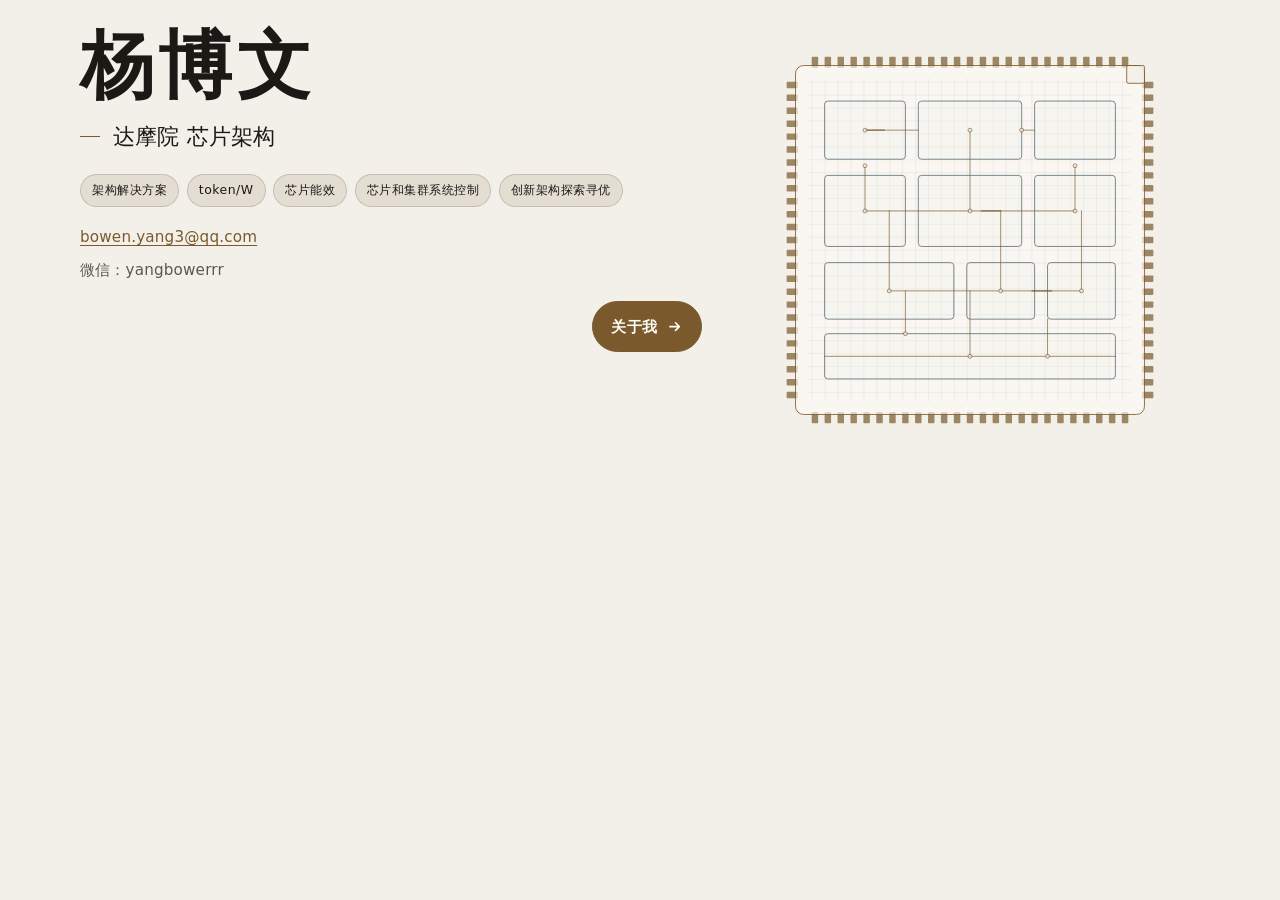
==== index.html @ 28e8e935 "Tighten page spacing onto one compact scale Introduce a shared spacing ladder and override accumulat" ====
<!DOCTYPE html>
<html lang="zh-Hans">
<head>
  <meta charset="utf-8">
  <meta name="viewport" content="width=device-width, initial-scale=1">
  <meta name="format-detection" content="telephone=no">
  <meta name="color-scheme" content="dark light">
  <meta name="description" content="杨博文（Bowen Yang），从事 SoC 芯片架构，聚焦 GPU、CPU 与 AI 相关芯片的架构、能效与端到端交付。">
  <title>杨博文 · SoC 芯片架构</title>
  <link rel="icon" href="data:image/svg+xml,%3Csvg xmlns='http://www.w3.org/2000/svg' viewBox='0 0 32 32'%3E%3Crect x='3' y='3' width='26' height='26' rx='3' fill='none' stroke='%23c9a66b' stroke-width='1.5'/%3E%3Ctext x='16' y='22' text-anchor='middle' font-size='16' font-family='system-ui,sans-serif' fill='%23c9a66b'%3E%E6%9D%A8%3C/text%3E%3C/svg%3E">
  <style>

:root {
  --bg: #0c0d0f;
  --bg-elev: #14161a;
  --bg-soft: #1b1e24;
  --ink: #f2eee6;
  --ink-muted: #9a958c;
  --ink-faint: #6d6a64;
  --line: rgba(242, 238, 230, 0.10);
  --line-strong: rgba(242, 238, 230, 0.18);
  --accent: #c9a66b;
  --accent-ink: #0c0d0f;
  --accent-dim: rgba(201, 166, 107, 0.14);
  --accent-glow: rgba(201, 166, 107, 0.28);
  --steel: #8aa0ab;
  --shadow: 0 24px 60px rgba(0, 0, 0, 0.35);
  --header-h: 4.25rem;
  --radius: 14px;
  --space-tight: 0.28rem;
  --space-group: 0.55rem;
  --space-title: 0.8rem;
  --space-block: 1.1rem;
  --space-section: 1.5rem;
  --space-section-pad: 1.25rem;
  --font: "PingFang SC", "Hiragino Sans GB", "Source Han Sans SC", "Noto Sans SC",
          "Microsoft YaHei UI", "Microsoft YaHei", system-ui, -apple-system, sans-serif;
  --mono: "SF Mono", "JetBrains Mono", "Cascadia Code", "Sarasa Mono SC", ui-monospace, monospace;
  color-scheme: dark;
}

@media (prefers-color-scheme: light) {
  html:not([data-theme]) {
    --bg: #f3f0ea;
    --bg-elev: #fffcf7;
    --bg-soft: #eae5db;
    --ink: #1b1916;
    --ink-muted: #5c5850;
    --ink-faint: #8a857c;
    --line: rgba(27, 25, 22, 0.10);
    --line-strong: rgba(27, 25, 22, 0.16);
    --accent: #7a5a2c;
    --accent-ink: #fffcf7;
    --accent-dim: rgba(122, 90, 44, 0.12);
    --accent-glow: rgba(122, 90, 44, 0.22);
    --steel: #4f6670;
    --shadow: 0 20px 50px rgba(27, 25, 22, 0.08);
    color-scheme: light;
  }
}

html[data-theme="light"] {
  --bg: #f3f0ea;
  --bg-elev: #fffcf7;
  --bg-soft: #eae5db;
  --ink: #1b1916;
  --ink-muted: #5c5850;
  --ink-faint: #8a857c;
  --line: rgba(27, 25, 22, 0.10);
  --line-strong: rgba(27, 25, 22, 0.16);
  --accent: #7a5a2c;
  --accent-ink: #fffcf7;
  --accent-dim: rgba(122, 90, 44, 0.12);
  --accent-glow: rgba(122, 90, 44, 0.22);
  --steel: #4f6670;
  --shadow: 0 20px 50px rgba(27, 25, 22, 0.08);
  color-scheme: light;
}

html[data-theme="dark"] {
  --bg: #0c0d0f;
  --bg-elev: #14161a;
  --bg-soft: #1b1e24;
  --ink: #f2eee6;
  --ink-muted: #9a958c;
  --ink-faint: #6d6a64;
  --line: rgba(242, 238, 230, 0.10);
  --line-strong: rgba(242, 238, 230, 0.18);
  --accent: #c9a66b;
  --accent-ink: #0c0d0f;
  --accent-dim: rgba(201, 166, 107, 0.14);
  --accent-glow: rgba(201, 166, 107, 0.28);
  --steel: #8aa0ab;
  --shadow: 0 24px 60px rgba(0, 0, 0, 0.35);
  color-scheme: dark;
}

*, *::before, *::after { box-sizing: border-box; }

html {
  scroll-behavior: smooth;
  -webkit-text-size-adjust: 100%;
  text-size-adjust: 100%;
}

html, body { height: 100%; }

body {
  margin: 0;
  min-height: 100svh;
  display: flex;
  flex-direction: column;
  background: var(--bg);
  color: var(--ink);
  font-family: var(--font);
  font-size: 1.0625rem;
  line-height: 1.75;
  letter-spacing: 0.01em;
  text-rendering: optimizeLegibility;
  -webkit-font-smoothing: antialiased;
  -moz-osx-font-smoothing: grayscale;
}

[hidden] { display: none !important; }

img, svg { max-width: 100%; }

a {
  color: var(--accent);
  text-decoration-thickness: 1px;
  text-underline-offset: 0.22em;
}

a:hover { text-decoration-thickness: 2px; }

:focus { outline: none; }

:focus-visible {
  outline: 2px solid var(--accent);
  outline-offset: 3px;
}

::selection {
  background: var(--accent);
  color: var(--accent-ink);
}

.skip {
  position: absolute;
  left: 1rem;
  top: -4rem;
  z-index: 100;
  padding: 0.5rem 0.8rem;
  background: var(--accent);
  color: var(--accent-ink);
  text-decoration: none;
  border-radius: 6px;
}
.skip:focus { top: 0.75rem; }

.wrap {
  width: min(1120px, calc(100% - 2.5rem));
  margin-inline: auto;
}

header.site {
  position: sticky;
  top: 0;
  z-index: 50;
  height: var(--header-h);
  display: flex;
  align-items: center;
  background: color-mix(in srgb, var(--bg) 82%, transparent);
  backdrop-filter: blur(16px) saturate(1.2);
  -webkit-backdrop-filter: blur(16px) saturate(1.2);
  border-bottom: 1px solid var(--line);
}

header.site .wrap {
  display: flex;
  align-items: center;
  justify-content: space-between;
  gap: 1rem;
  width: min(1120px, calc(100% - 2.5rem));
}

.brand {
  display: flex;
  align-items: center;
  gap: 0.75rem;
  color: inherit;
  text-decoration: none;
  min-width: 0;
}

.brand:hover { text-decoration: none; }

.mark {
  flex: none;
  width: 2rem;
  height: 2rem;
  display: grid;
  place-items: center;
  border: 1px solid var(--accent);
  border-radius: 5px;
  color: var(--accent);
  font-size: 0.95rem;
  font-weight: 600;
  letter-spacing: 0;
  line-height: 1;
}

.brand-text {
  display: flex;
  flex-direction: column;
  line-height: 1.15;
  min-width: 0;
}

.brand-name {
  font-weight: 600;
  font-size: 0.95rem;
}

.brand-role {
  font-size: 0.7rem;
  color: var(--ink-muted);
  letter-spacing: 0.08em;
}

nav.site-nav {
  display: flex;
  align-items: center;
  gap: 0.25rem;
}

nav.site-nav a {
  color: var(--ink-muted);
  text-decoration: none;
  padding: 0.4rem 0.7rem;
  font-size: 0.875rem;
  border-radius: 999px;
  position: relative;
}

nav.site-nav a:hover {
  color: var(--ink);
  text-decoration: none;
  background: var(--accent-dim);
}

nav.site-nav a[aria-current="page"] {
  color: var(--ink);
}

nav.site-nav a[aria-current="page"]::after {
  content: "";
  position: absolute;
  left: 0.7rem;
  right: 0.7rem;
  bottom: 0.2rem;
  height: 1px;
  background: var(--accent);
}

.theme-toggle {
  appearance: none;
  margin-left: 0.35rem;
  width: 2.35rem;
  height: 2.35rem;
  border: 1px solid var(--line-strong);
  background: var(--bg-elev);
  color: var(--ink);
  border-radius: 999px;
  display: grid;
  place-items: center;
  cursor: pointer;
  padding: 0;
}

.theme-toggle:hover {
  border-color: var(--accent);
  color: var(--accent);
}

.theme-toggle svg {
  width: 1.05rem;
  height: 1.05rem;
  fill: none;
  stroke: currentColor;
  stroke-width: 1.7;
  stroke-linecap: round;
  stroke-linejoin: round;
}

.theme-toggle .icon-sun { display: none; }
.theme-toggle .icon-moon { display: block; }

@media (prefers-color-scheme: light) {
  html:not([data-theme]) .theme-toggle .icon-sun { display: block; }
  html:not([data-theme]) .theme-toggle .icon-moon { display: none; }
}
html[data-theme="light"] .theme-toggle .icon-sun { display: block; }
html[data-theme="light"] .theme-toggle .icon-moon { display: none; }
html[data-theme="dark"] .theme-toggle .icon-sun { display: none; }
html[data-theme="dark"] .theme-toggle .icon-moon { display: block; }

main { flex: 1; }

/* Views: without JS, both stack. With JS, switch.
   #home must remain display:grid (its .hero layout). */
body.js-ready .view { display: none; }
body.js-ready[data-view="home"] #home { display: grid; }
body.js-ready[data-view="about"] #about { display: block; }

.hero {
  display: grid;
  grid-template-columns: minmax(0, 1.15fr) minmax(240px, 0.85fr);
  gap: clamp(1.5rem, 4vw, 4rem);
  align-items: start;
  min-height: 0;
  padding-block: clamp(1.5rem, 3vh, 2.5rem);
}

.eyebrow {
  display: flex;
  align-items: center;
  gap: 0.75rem;
  color: var(--accent);
  font-size: 0.75rem;
  letter-spacing: 0.18em;
  text-transform: uppercase;
  font-weight: 500;
  margin: 0 0 0.9rem;
}

.eyebrow::after {
  content: "";
  width: 3rem;
  height: 1px;
  background: var(--accent);
  opacity: 0.7;
}

.hero h1 {
  margin: 0;
  font-size: clamp(2.6rem, 6.2vw, 4.6rem);
  font-weight: 650;
  letter-spacing: 0.06em;
  line-height: 1.05;
}

.en-name {
  margin: 0.55rem 0 0;
  font-size: 0.92rem;
  letter-spacing: 0.28em;
  text-transform: uppercase;
  color: var(--ink-muted);
  font-weight: 500;
}

.role {
  margin: 1.1rem 0 0;
  font-size: clamp(1.15rem, 2vw, 1.4rem);
  font-weight: 500;
  color: var(--ink);
  display: flex;
  align-items: center;
  gap: 0.8rem;
}

.role::before {
  content: "";
  width: 1.25rem;
  height: 1px;
  background: var(--accent);
  flex: none;
}

.lead {
  margin: 1.15rem 0 0;
  max-width: 38rem;
  color: var(--ink-muted);
  font-size: 1.02rem;
}

.tags {
  display: flex;
  flex-wrap: wrap;
  gap: 0.5rem;
  margin: 1.2rem 0 0;
  padding: 0;
  list-style: none;
}

.tags li {
  border: 1px solid var(--line-strong);
  background: var(--accent-dim);
  color: var(--ink);
  font-size: 0.78rem;
  letter-spacing: 0.04em;
  padding: 0.28rem 0.7rem;
  border-radius: 999px;
}

.meta-grid {
  display: grid;
  grid-template-columns: repeat(2, minmax(0, 1fr));
  gap: 1.1rem 2rem;
  margin: 1.6rem 0 0;
  padding-top: 1.25rem;
  border-top: 1px solid var(--line);
  max-width: 40rem;
}

.meta-grid h2 {
  margin: 0 0 0.35rem;
  font-size: 0.7rem;
  letter-spacing: 0.16em;
  text-transform: uppercase;
  color: var(--accent);
  font-weight: 600;
}

.meta-grid p {
  margin: 0;
  font-size: 0.92rem;
  color: var(--ink-muted);
  line-height: 1.65;
}

.meta-grid strong {
  color: var(--ink);
  font-weight: 600;
}

.hero-actions {
  display: flex;
  flex-wrap: wrap;
  justify-content: flex-end;
  margin-top: 1.5rem;
}
.hero-actions .btn {
  margin-right: 0;
}

.btn {
  display: inline-flex;
  align-items: center;
  gap: 0.6rem;
  padding: 0.7rem 1.15rem;
  border-radius: 999px;
  border: 1px solid var(--accent);
  background: var(--accent);
  color: var(--accent-ink);
  text-decoration: none;
  font-size: 0.92rem;
  font-weight: 600;
  letter-spacing: 0.04em;
}

.btn:hover {
  text-decoration: none;
  filter: brightness(1.06);
}

.btn-ghost {
  background: transparent;
  color: var(--ink);
  border-color: var(--line-strong);
  margin-left: 0.5rem;
}

.btn-ghost:hover {
  border-color: var(--accent);
  color: var(--accent);
  filter: none;
}

.btn .arrow {
  width: 0.95rem;
  height: 0.95rem;
  stroke: currentColor;
  fill: none;
  stroke-width: 1.7;
  stroke-linecap: round;
  stroke-linejoin: round;
}

.hero-visual {
  position: sticky;
  top: calc(var(--header-h) + 0.5rem);
  display: grid;
  place-items: center;
  pointer-events: none;
  padding-top: 0.2rem;
  align-self: start;
}

.die-frame {
  width: min(100%, 420px);
  aspect-ratio: 1;
  opacity: 1;
}

.die-svg { width: 100%; height: 100%; display: block; }

.die-svg .pads { fill: var(--accent); opacity: 0.7; }
.die-svg .die-outline {
  fill: color-mix(in srgb, var(--bg-elev) 80%, transparent);
  stroke: var(--accent);
  stroke-width: 1.2;
  opacity: 0.85;
}
.die-svg .die-notch {
  fill: var(--bg);
  stroke: var(--accent);
  stroke-width: 1.2;
  opacity: 0.85;
}
.die-svg .die-inner { opacity: 0.35; }
.die-svg .grid { stroke: var(--steel); }
.die-svg .ip {
  fill: color-mix(in srgb, var(--bg) 40%, transparent);
  stroke: var(--steel);
  stroke-width: 1.1;
  opacity: 0.85;
}
.die-svg .trace {
  stroke: var(--accent);
  stroke-width: 1.15;
  opacity: 0.72;
}
.die-svg .via {
  fill: var(--bg);
  stroke: var(--accent);
  stroke-width: 1;
  opacity: 0.8;
}
.die-svg .pulse {
  stroke: var(--accent);
  stroke-width: 1.4;
  opacity: 0;
  stroke-dasharray: 24 220;
  stroke-linecap: square;
}

@media (prefers-reduced-motion: no-preference) {
  .die-svg .pulse {
    animation: pulse-trace 6.5s linear infinite;
    opacity: 0.8;
  }
}

@keyframes pulse-trace {
  0% { stroke-dashoffset: 0; }
  100% { stroke-dashoffset: -244; }
}

/* About */
.about-page {
  padding-block: clamp(2rem, 5vh, 3.5rem) 4rem;
}

.kicker {
  margin: 0 0 0.6rem;
  color: var(--accent);
  font-size: 0.75rem;
  letter-spacing: 0.18em;
  text-transform: uppercase;
  font-weight: 500;
}

.about-page > .intro h1 {
  margin: 0;
  font-size: clamp(2rem, 4.5vw, 2.8rem);
  letter-spacing: 0.08em;
  font-weight: 650;
  line-height: 1.2;
}

.toc {
  display: flex;
  flex-wrap: wrap;
  gap: 0.4rem 0.2rem;
  margin: 1.25rem 0 0;
  padding: 0;
  list-style: none;
}

.toc a {
  color: var(--ink-muted);
  text-decoration: none;
  font-size: 0.85rem;
  padding: 0.2rem 0.65rem;
  border-radius: 999px;
}

.toc a:hover {
  color: var(--accent);
  background: var(--accent-dim);
}

.intro-body {
  margin: 1.75rem 0 0;
  max-width: 46rem;
}

.intro-body p {
  margin: 0 0 1rem;
  color: var(--ink-muted);
}

.intro-body p:last-child { margin-bottom: 0; }

section.block, #intro {
  scroll-margin-top: calc(var(--header-h) + 0.8rem);
}
article.job {
  scroll-margin-top: calc(var(--header-h) + 0.8rem);
}
section.block {
  margin-top: 3.5rem;
  padding-top: 2rem;
  border-top: 1px solid var(--line);
}

.block-lead {
  margin: -0.4rem 0 1.25rem;
  max-width: 46rem;
  color: var(--ink-muted);
  font-size: 0.95rem;
}
section.block > h2 {
  margin: 0 0 1.4rem;
  font-size: 1.15rem;
  letter-spacing: 0.12em;
  font-weight: 600;
}

.caps {
  display: grid;
  grid-template-columns: repeat(2, minmax(0, 1fr));
  gap: 1rem;
}

.cap {
  background: var(--bg-elev);
  border: 1px solid var(--line);
  border-radius: var(--radius);
  padding: 1.25rem 1.3rem 1.15rem;
}

.cap h3 {
  margin: 0 0 0.85rem;
  font-size: 0.98rem;
  font-weight: 600;
  letter-spacing: 0.04em;
  color: var(--ink);
  display: flex;
  align-items: center;
  gap: 0.55rem;
}

.cap h3::before {
  content: "";
  width: 0.45rem;
  height: 0.45rem;
  border: 1px solid var(--accent);
  transform: rotate(45deg);
  flex: none;
}

.cap ul {
  margin: 0;
  padding: 0;
  list-style: none;
}

.cap li {
  position: relative;
  padding: 0.28rem 0 0.28rem 1rem;
  color: var(--ink-muted);
  font-size: 0.92rem;
  line-height: 1.6;
}

.cap li::before {
  content: "";
  position: absolute;
  left: 0;
  top: 0.85em;
  width: 0.4rem;
  height: 1px;
  background: var(--accent);
  opacity: 0.8;
}

.jobs { display: grid; gap: 1.25rem; }

article.job {
  background: var(--bg-elev);
  border: 1px solid var(--line);
  border-radius: var(--radius);
  padding: 1.45rem 1.5rem 1.35rem;
  border-left: 2px solid var(--accent);
}

.job-head {
  display: grid;
  grid-template-columns: 1fr auto;
  gap: 0.35rem 1.25rem;
  align-items: baseline;
  margin-bottom: 1rem;
  padding-bottom: 0;
  border-bottom: none;
}

.job-head h3 {
  margin: 0;
  font-size: 1.12rem;
  letter-spacing: 0.02em;
  font-weight: 650;
}

.job-role {
  margin: 0.25rem 0 0;
  color: var(--ink-muted);
  font-size: 0.92rem;
}

.job-dates {
  margin: 0;
  font-family: var(--mono);
  font-size: 0.78rem;
  color: var(--ink-faint);
  letter-spacing: 0.02em;
  white-space: nowrap;
  text-align: right;
}

.project {
  margin: 0.2rem 0 0.85rem;
}

.project:last-child { margin-bottom: 0; }

.project > h4 {
  margin: 0 0 0.65rem;
  font-size: 0.95rem;
  font-weight: 600;
  color: var(--accent);
  letter-spacing: 0.04em;
}

.duty {
  margin: 0 0 0.85rem;
}

.duty:last-child { margin-bottom: 0; }

.duty-title {
  margin: 0;
  font-size: 0.95rem;
  font-weight: 600;
  color: var(--ink);
}

.duty ul, .project > ul {
  margin: 0.4rem 0 0;
  padding: 0 0 0 1.1rem;
}

.duty li, .project > ul li {
  margin: 0.25rem 0;
  color: var(--ink-muted);
  font-size: 0.95rem;
  padding-left: 0.15rem;
}

.duty li::marker, .project > ul li::marker {
  color: var(--accent);
}

.schools {
  display: grid;
  grid-template-columns: repeat(2, minmax(0, 1fr));
  gap: 1rem;
}

.school {
  background: var(--bg-elev);
  border: 1px solid var(--line);
  border-radius: var(--radius);
  padding: 1.25rem 1.3rem;
}

.school h3 {
  margin: 0;
  font-size: 1.05rem;
  font-weight: 650;
}

.school .degree {
  margin: 0.3rem 0 0;
  color: var(--ink);
  font-size: 0.95rem;
}

.school .dates {
  margin: 0.55rem 0 0;
  font-family: var(--mono);
  font-size: 0.78rem;
  color: var(--ink-faint);
}

abbr[title] {
  text-decoration: none;
  cursor: help;
  font-style: normal;
  border-bottom: 1px dotted transparent;
}
abbr[title]:hover,
abbr[title]:focus {
  border-bottom-color: color-mix(in srgb, var(--accent) 70%, transparent);
}

footer.site {
  border-top: 1px solid var(--line);
  padding: 1.35rem 0 1.6rem;
  color: var(--ink-faint);
  font-size: 0.78rem;
  line-height: 1.65;
}

footer.site .wrap {
  display: flex;
  justify-content: space-between;
  gap: 1rem 2rem;
  flex-wrap: wrap;
}

footer.site p { margin: 0; }

/* No entrance fade: first paint stays visible. */

@media (prefers-reduced-motion: reduce) {
  html { scroll-behavior: auto; }
  *, *::before, *::after {
    animation: none !important;
    transition: none !important;
  }
}

/* Responsive */
@media (max-width: 880px) {
  .hero {
    grid-template-columns: 1fr;
    min-height: auto;
    padding-block: 2rem 2.5rem;
  }
  /* 窄屏优先阅读姓名与简介，芯片装饰仅保留在桌面名片。 */
  .hero-visual { display: none; }
  .caps, .schools, .meta-grid {
    grid-template-columns: 1fr;
  }
  .job-head {
    grid-template-columns: 1fr;
  }
  .job-dates { text-align: left; }
}

@media (max-width: 640px) {
  :root { --header-h: 3.75rem; }
  .wrap, header.site .wrap { width: min(1120px, calc(100% - 1.5rem)); }
  .brand-text { display: none; }
  nav.site-nav a { padding-inline: 0.5rem; }
  .hero h1 { letter-spacing: 0.04em; }
  .btn, .btn-ghost { margin: 0.25rem 0.4rem 0 0; }
  .hero-actions { display: flex; flex-wrap: wrap; }
  article.job, .cap, .school { padding: 1.1rem 1rem; }
}

@media print {
  header.site, .theme-toggle, .hero-visual, .hero-actions, .skip, .toc { display: none !important; }
  body, body.js-ready .view, body.js-ready[data-view="home"] #home,
  body.js-ready[data-view="about"] #about {
    display: block !important;
    animation: none !important;
    background: #fff !important;
    color: #111 !important;
  }
  .hero { min-height: 0; display: block; }
  article.job, .cap, .school { break-inside: avoid; box-shadow: none; }
  a { color: inherit; text-decoration: none; }
}

  :root { --header-h: 0rem; }
  .contact-details { display: flex; flex-direction: column; align-items: flex-start; gap: .55rem; margin-top: 1.4rem; color: var(--ink-muted); font-size: .95rem; }
  .contact-details a { overflow-wrap: anywhere; }

/* About typography and grouping (resume layout). */
.back-to-card {
  display: inline-flex;
  align-items: center;
  gap: 0.35rem;
  margin: 0 0 1.05rem;
  color: var(--ink-muted);
  text-decoration: none;
  font-size: 0.875rem;
  letter-spacing: 0.04em;
}
.back-to-card:hover { color: var(--accent); }
.about-page > .about-top h1 {
  margin: 0;
  font-size: clamp(2rem, 4.5vw, 2.8rem);
  letter-spacing: 0.08em;
  font-weight: 650;
  line-height: 1.2;
}
.edu-dates,
.job-meta,
.job-dates,
.school .dates {
  text-decoration: none;
  border: 0;
  border-bottom: none;
  box-shadow: none;
  background: none;
  line-height: 1.55;
}
.edu-list {
  list-style: none;
  margin: 0;
  padding: 0;
  display: grid;
  gap: 0;
  background: var(--bg-elev);
  border: 1px solid var(--line);
  border-radius: var(--radius);
  overflow: hidden;
}
.edu-item {
  display: grid;
  grid-template-columns: 12.2rem minmax(0, 1fr);
  gap: 0.45rem 1.5rem;
  align-items: start;
  background: transparent;
  border: 0;
  border-radius: 0;
  padding: 1.2rem 1.3rem;
}
.edu-dates {
  font-family: var(--mono);
  font-size: 0.8rem;
  color: var(--ink-faint);
  letter-spacing: 0.02em;
  min-width: 0;
  overflow-wrap: anywhere;
}
.edu-body {
  display: flex;
  flex-wrap: wrap;
  gap: 0.35rem 1.15rem;
  align-items: baseline;
  min-width: 0;
}
.edu-school {
  font-weight: 650;
  font-size: 1.02rem;
}
.edu-meta {
  color: var(--ink-muted);
  font-size: 0.95rem;
}
.resume-list {
  margin: 0;
  padding: 0 0 0 1.15rem;
  max-width: 48rem;
}
.resume-list li {
  margin: 0.45rem 0;
  color: var(--ink-muted);
  line-height: 1.75;
}
.resume-list li::marker { color: var(--accent); }
.resume-list.tight { max-width: none; }
.resume-list.tight li { margin: 0.28rem 0; }
.resume-sub {
  margin: 0.35rem 0 0;
  padding: 0 0 0 1.15rem;
}
.resume-sub li {
  margin: 0.22rem 0;
  color: var(--ink-muted);
  font-size: 0.95rem;
}
.resume-sub li::marker { color: var(--accent); }
.job-head {
  display: grid;
  grid-template-columns: minmax(0, 1fr) auto;
  column-gap: 1.5rem;
  row-gap: 0.45rem;
  align-items: start;
  margin-bottom: 1.15rem;
  padding-bottom: 0;
  border-bottom: none;
}
.job-head h3,
.job-meta {
  min-width: 0;
}
.job-meta {
  margin: 0;
  color: var(--ink-faint);
  font-size: 0.9rem;
  text-align: right;
  overflow-wrap: anywhere;
}
@media (max-width: 880px) {
  .edu-item {
    grid-template-columns: 1fr;
    gap: 0.4rem;
  }
  .job-head {
    grid-template-columns: 1fr;
  }
  .job-meta,
  .job-dates {
    text-align: left;
  }
}

/* Tighten space between About TOC and the first content section only. */
.about-page > .about-top + .block {
  margin-top: 1.35rem;
  padding-top: 1.35rem;
}
@media (max-width: 880px) {
  .about-page > .about-top + .block {
    margin-top: 1.15rem;
    padding-top: 1.15rem;
  }
}


/* Unified spacing scale (tight < title < block < section).
   Overrides earlier accumulated margins so desktop and mobile share one rhythm. */
.hero {
  min-height: 0;
  padding-block: clamp(1.5rem, 3vh, 2.5rem);
  gap: clamp(1.25rem, 3vw, 3rem);
}
.role { margin-top: var(--space-title); }
.tags {
  margin-top: var(--space-block);
  gap: 0.45rem;
}
.contact-details {
  margin-top: var(--space-block);
  gap: 0.4rem;
}
.hero-actions { margin-top: var(--space-block); }

.about-page {
  padding-block: clamp(1.5rem, 3.5vh, 2.25rem) 2.5rem;
}
.back-to-card { margin-bottom: var(--space-title); }
.about-page > .about-top h1 { margin: 0; }
.toc { margin-top: var(--space-title); }

section.block {
  margin-top: var(--space-section);
  padding-top: var(--space-section-pad);
}
section.block > h2 { margin: 0 0 var(--space-title); }
.about-page > .about-top + .block {
  margin-top: var(--space-block);
  padding-top: var(--space-block);
}

.edu-list {
  gap: var(--space-group);
  padding: 0.85rem 1.15rem;
}
.edu-item {
  padding: 0;
  gap: 0.35rem 1.25rem;
}
.edu-body { gap: 0.3rem 1rem; }

.resume-list li {
  margin: 0.32rem 0;
  line-height: 1.7;
}
.resume-list.tight li {
  margin: 0.26rem 0;
  line-height: 1.65;
}
.resume-sub { margin-top: 0.3rem; }
.resume-sub li {
  margin: 0.22rem 0;
  line-height: 1.65;
}

.jobs { gap: var(--space-block); }
article.job { padding: 1.15rem 1.2rem; }
.job-head {
  margin-bottom: var(--space-title);
  row-gap: 0.3rem;
  padding-bottom: 0;
  border-bottom: none;
}
.project { margin: 0 0 var(--space-block); }
.project:last-child { margin-bottom: 0; }
.project > h4 { margin: 0 0 var(--space-group); }
.duty { margin: 0 0 var(--space-group); }
.duty:last-child { margin-bottom: 0; }
.duty ul, .project > ul { margin: 0.3rem 0 0; }
.duty li, .project > ul li {
  margin: 0.22rem 0;
  line-height: 1.65;
}

@media (max-width: 880px) {
  .hero { padding-block: 1.5rem 2rem; }
  .about-page { padding-block: 1.35rem 2rem; }
  section.block {
    margin-top: 1.35rem;
    padding-top: 1.1rem;
  }
  .about-page > .about-top + .block {
    margin-top: 0.95rem;
    padding-top: 0.95rem;
  }
  article.job { padding: 1rem 0.95rem; }
  .edu-list { padding: 0.75rem 1rem; }
}

/* Don't style author mailto links; only Safari auto-detected numbers/dates. */
a[x-apple-data-detectors]:not([href^="mailto:"]) {
  color: inherit;
  text-decoration: inherit;
}

  </style>
  <script>

(function () {
  try {
    var t = localStorage.getItem("bowen-site-theme");
    if (t === "light" || t === "dark") {
      document.documentElement.setAttribute("data-theme", t);
    }
  } catch (e) {}
})();

  </script>
</head>
<body data-view="home">
  <a class="skip" href="#main">跳到主要内容</a>


  <main id="main">
    <section id="home" class="view wrap hero" aria-label="名片">
      <div class="hero-copy">
        <h1>杨博文</h1>
        <p class="role">达摩院 芯片架构</p>
        <ul class="tags">
          <li>架构解决方案</li>
          <li>token/W</li>
          <li>芯片能效</li>
          <li>芯片和集群系统控制</li>
          <li>创新架构探索寻优</li>
        </ul>
        <div class="contact-details" aria-label="联系方式">
          <a href="mailto:bowen.yang3@qq.com">bowen.yang3@qq.com</a>
          <span>微信：yangbowerrr</span>
        </div>
        <div class="hero-actions">
          <a class="btn" href="#about">关于我
            <svg class="arrow" viewBox="0 0 16 16" aria-hidden="true"><path d="M3 8h10M9 4l4 4-4 4"/></svg>
          </a>
        </div>
      </div>
      <div class="hero-visual" aria-hidden="true">
        <div class="die-frame">
<svg class="die-svg" viewBox="0 0 520 520" xmlns="http://www.w3.org/2000/svg" aria-hidden="true" focusable="false">
  <defs>
    <pattern id="die-grid" width="16" height="16" patternUnits="userSpaceOnUse">
      <path class="grid" d="M 16 0 L 0 0 0 16" fill="none" stroke-width="0.6"/>
    </pattern>
  </defs>
  <g class="pads">
    <rect x="64.0" y="33" width="8" height="14" rx="1"/><rect x="64.0" y="473" width="8" height="14" rx="1"/><rect x="80.0" y="33" width="8" height="14" rx="1"/><rect x="80.0" y="473" width="8" height="14" rx="1"/><rect x="96.0" y="33" width="8" height="14" rx="1"/><rect x="96.0" y="473" width="8" height="14" rx="1"/><rect x="112.0" y="33" width="8" height="14" rx="1"/><rect x="112.0" y="473" width="8" height="14" rx="1"/><rect x="128.0" y="33" width="8" height="14" rx="1"/><rect x="128.0" y="473" width="8" height="14" rx="1"/><rect x="144.0" y="33" width="8" height="14" rx="1"/><rect x="144.0" y="473" width="8" height="14" rx="1"/><rect x="160.0" y="33" width="8" height="14" rx="1"/><rect x="160.0" y="473" width="8" height="14" rx="1"/><rect x="176.0" y="33" width="8" height="14" rx="1"/><rect x="176.0" y="473" width="8" height="14" rx="1"/><rect x="192.0" y="33" width="8" height="14" rx="1"/><rect x="192.0" y="473" width="8" height="14" rx="1"/><rect x="208.0" y="33" width="8" height="14" rx="1"/><rect x="208.0" y="473" width="8" height="14" rx="1"/><rect x="224.0" y="33" width="8" height="14" rx="1"/><rect x="224.0" y="473" width="8" height="14" rx="1"/><rect x="240.0" y="33" width="8" height="14" rx="1"/><rect x="240.0" y="473" width="8" height="14" rx="1"/><rect x="256.0" y="33" width="8" height="14" rx="1"/><rect x="256.0" y="473" width="8" height="14" rx="1"/><rect x="272.0" y="33" width="8" height="14" rx="1"/><rect x="272.0" y="473" width="8" height="14" rx="1"/><rect x="288.0" y="33" width="8" height="14" rx="1"/><rect x="288.0" y="473" width="8" height="14" rx="1"/><rect x="304.0" y="33" width="8" height="14" rx="1"/><rect x="304.0" y="473" width="8" height="14" rx="1"/><rect x="320.0" y="33" width="8" height="14" rx="1"/><rect x="320.0" y="473" width="8" height="14" rx="1"/><rect x="336.0" y="33" width="8" height="14" rx="1"/><rect x="336.0" y="473" width="8" height="14" rx="1"/><rect x="352.0" y="33" width="8" height="14" rx="1"/><rect x="352.0" y="473" width="8" height="14" rx="1"/><rect x="368.0" y="33" width="8" height="14" rx="1"/><rect x="368.0" y="473" width="8" height="14" rx="1"/><rect x="384.0" y="33" width="8" height="14" rx="1"/><rect x="384.0" y="473" width="8" height="14" rx="1"/><rect x="400.0" y="33" width="8" height="14" rx="1"/><rect x="400.0" y="473" width="8" height="14" rx="1"/><rect x="416.0" y="33" width="8" height="14" rx="1"/><rect x="416.0" y="473" width="8" height="14" rx="1"/><rect x="432.0" y="33" width="8" height="14" rx="1"/><rect x="432.0" y="473" width="8" height="14" rx="1"/><rect x="448.0" y="33" width="8" height="14" rx="1"/><rect x="448.0" y="473" width="8" height="14" rx="1"/><rect x="33" y="64.0" width="14" height="8" rx="1"/><rect x="473" y="64.0" width="14" height="8" rx="1"/><rect x="33" y="80.0" width="14" height="8" rx="1"/><rect x="473" y="80.0" width="14" height="8" rx="1"/><rect x="33" y="96.0" width="14" height="8" rx="1"/><rect x="473" y="96.0" width="14" height="8" rx="1"/><rect x="33" y="112.0" width="14" height="8" rx="1"/><rect x="473" y="112.0" width="14" height="8" rx="1"/><rect x="33" y="128.0" width="14" height="8" rx="1"/><rect x="473" y="128.0" width="14" height="8" rx="1"/><rect x="33" y="144.0" width="14" height="8" rx="1"/><rect x="473" y="144.0" width="14" height="8" rx="1"/><rect x="33" y="160.0" width="14" height="8" rx="1"/><rect x="473" y="160.0" width="14" height="8" rx="1"/><rect x="33" y="176.0" width="14" height="8" rx="1"/><rect x="473" y="176.0" width="14" height="8" rx="1"/><rect x="33" y="192.0" width="14" height="8" rx="1"/><rect x="473" y="192.0" width="14" height="8" rx="1"/><rect x="33" y="208.0" width="14" height="8" rx="1"/><rect x="473" y="208.0" width="14" height="8" rx="1"/><rect x="33" y="224.0" width="14" height="8" rx="1"/><rect x="473" y="224.0" width="14" height="8" rx="1"/><rect x="33" y="240.0" width="14" height="8" rx="1"/><rect x="473" y="240.0" width="14" height="8" rx="1"/><rect x="33" y="256.0" width="14" height="8" rx="1"/><rect x="473" y="256.0" width="14" height="8" rx="1"/><rect x="33" y="272.0" width="14" height="8" rx="1"/><rect x="473" y="272.0" width="14" height="8" rx="1"/><rect x="33" y="288.0" width="14" height="8" rx="1"/><rect x="473" y="288.0" width="14" height="8" rx="1"/><rect x="33" y="304.0" width="14" height="8" rx="1"/><rect x="473" y="304.0" width="14" height="8" rx="1"/><rect x="33" y="320.0" width="14" height="8" rx="1"/><rect x="473" y="320.0" width="14" height="8" rx="1"/><rect x="33" y="336.0" width="14" height="8" rx="1"/><rect x="473" y="336.0" width="14" height="8" rx="1"/><rect x="33" y="352.0" width="14" height="8" rx="1"/><rect x="473" y="352.0" width="14" height="8" rx="1"/><rect x="33" y="368.0" width="14" height="8" rx="1"/><rect x="473" y="368.0" width="14" height="8" rx="1"/><rect x="33" y="384.0" width="14" height="8" rx="1"/><rect x="473" y="384.0" width="14" height="8" rx="1"/><rect x="33" y="400.0" width="14" height="8" rx="1"/><rect x="473" y="400.0" width="14" height="8" rx="1"/><rect x="33" y="416.0" width="14" height="8" rx="1"/><rect x="473" y="416.0" width="14" height="8" rx="1"/><rect x="33" y="432.0" width="14" height="8" rx="1"/><rect x="473" y="432.0" width="14" height="8" rx="1"/><rect x="33" y="448.0" width="14" height="8" rx="1"/><rect x="473" y="448.0" width="14" height="8" rx="1"/>
  </g>
  <rect class="die-outline" x="44" y="44" width="432" height="432" rx="10"/>
  <rect class="die-notch" x="454" y="44" width="22" height="22" rx="2"/>
  <rect class="die-inner" x="60" y="60" width="400" height="400" fill="url(#die-grid)" rx="4"/>
  <rect class="ip" x="80" y="88" width="100" height="72" rx="4"/>
    <rect class="ip" x="196" y="88" width="128" height="72" rx="4"/>
    <rect class="ip" x="340" y="88" width="100" height="72" rx="4"/>
    <rect class="ip" x="80" y="180" width="100" height="88" rx="4"/>
    <rect class="ip" x="196" y="180" width="128" height="88" rx="4"/>
    <rect class="ip" x="340" y="180" width="100" height="88" rx="4"/>
    <rect class="ip" x="80" y="288" width="160" height="70" rx="4"/>
    <rect class="ip" x="256" y="288" width="84" height="70" rx="4"/>
    <rect class="ip" x="356" y="288" width="84" height="70" rx="4"/>
    <rect class="ip" x="80" y="376" width="360" height="56" rx="4"/>
  <path class="trace" d="M 130 224 H 390 M 130 168 V 224 M 260 124 V 224 M 390 168 V 224 M 160 224 V 323 M 298 224 V 323 M 398 224 V 323 M 160 323 H 398 M 260 323 V 404 M 80 404 H 440 M 130 124 H 196 M 324 124 H 340 M 180 323 V 376 M 356 358 V 404" fill="none" stroke-linecap="square" stroke-linejoin="miter"/>
  <path class="pulse" d="M 130 124 H 196 H 260 V 224 H 390 V 323 H 298 V 404" fill="none"/>
  <circle class="via" cx="130" cy="168" r="2.4"/>
    <circle class="via" cx="260" cy="124" r="2.4"/>
    <circle class="via" cx="390" cy="168" r="2.4"/>
    <circle class="via" cx="130" cy="224" r="2.4"/>
    <circle class="via" cx="260" cy="224" r="2.4"/>
    <circle class="via" cx="390" cy="224" r="2.4"/>
    <circle class="via" cx="160" cy="323" r="2.4"/>
    <circle class="via" cx="298" cy="323" r="2.4"/>
    <circle class="via" cx="398" cy="323" r="2.4"/>
    <circle class="via" cx="260" cy="404" r="2.4"/>
    <circle class="via" cx="180" cy="376" r="2.4"/>
    <circle class="via" cx="356" cy="404" r="2.4"/>
    <circle class="via" cx="130" cy="124" r="2.4"/>
    <circle class="via" cx="324" cy="124" r="2.4"/>
</svg>
        </div>
      </div>
    </section>

    <section id="about" class="view about-page wrap" aria-label="关于我">
      <div class="about-top">
        <a class="back-to-card" href="#home">返回名片</a>
        <h1>杨博文</h1>
        <ul class="toc">
          <li><a href="#education">教育背景</a></li>
          <li><a href="#intro">简介</a></li>
          <li><a href="#experience">工作经验</a></li>
        </ul>
      </div>

      <section class="block" id="education" aria-labelledby="edu-title">
        <h2 id="edu-title">教育背景</h2>
        <ul class="edu-list">
          <li class="edu-item">
            <span class="edu-dates">· 2015/8 – 2016/12</span>
            <span class="edu-body"><span class="edu-school">香港科技大学</span><span class="edu-meta">研究生</span><span class="edu-meta">集成电路设计</span></span>
          </li>
          <li class="edu-item">
            <span class="edu-dates">· 2010/9 – 2014/7</span>
            <span class="edu-body"><span class="edu-school">西北工业大学</span><span class="edu-meta">本科</span><span class="edu-meta">信息安全</span></span>
          </li>
        </ul>
      </section>

      <section class="block" id="intro" aria-labelledby="intro-title">
        <h2 id="intro-title">简介</h2>
        <ul class="resume-list">
          <li>聚焦 GPU、CPU、AI相关 SOC 芯片架构，覆盖 die-to-die、chip-to-chip、scale-up / scale-out、系统控制，3D AI架构以及推理模型能效优化与集群部署</li>
          <li>管理芯片开发全流程，端到端交付，涵盖产品规划、芯片架构、设计、验证、物理实现、封装、PCB</li>
          <li>聚焦能效相关领域的技术规划、先进技术、EDA 演进与 sign-off 流程</li>
          <li>推动 AI Native 转型，提升架构探索、PPA 分析和跨领域 DTCO 优化效率</li>
        </ul>
      </section>

      <section class="block" id="experience" aria-labelledby="exp-title">
        <h2 id="exp-title">工作经验</h2>
        <div class="jobs">

          <article class="job" id="job-damo">
            <header class="job-head">
              <h3>阿里巴巴达摩院 · 计算技术</h3>
              <p class="job-meta">· 2024/12 – 至今 · 芯片架构</p>
            </header>
            <div class="project">
              <h4>3D/2.5D AI 推理芯片项目</h4>
              <div class="duty">
                <p class="duty-title">芯片和集群电源、功耗、热领域架构负责人</p>
                <ul class="resume-sub">
                  <li>负责芯片功耗管理，热控制，PI防御，AVS，DVFS，电源等系统架构方案</li>
                  <li>负责集群电源，能耗管控方案</li>
                  <li>负责相关领域的EDA工具，流程，优化方法学</li>
                  <li>负责集群token/W等能效定义，优化</li>
                </ul>
              </div>
              <div class="duty">
                <p class="duty-title">SOC 芯片架构联合负责人</p>
                <ul class="resume-sub">
                  <li>拆解芯片开发需求，IP规格，PPA规格等</li>
                  <li>分析scale-up规模竞争力，芯片竞争力，规划产品，架构迭代</li>
                </ul>
              </div>
              <div class="duty">
                <p class="duty-title">芯片架构 PM</p>
                <ul class="resume-sub">
                  <li>里程碑定义，交付件定义，IPD流程适配，架构交付质量管控等</li>
                </ul>
              </div>
              <div class="duty">
                <p class="duty-title">芯片架构决策委员会负责人</p>
              </div>
              <div class="duty">
                <p class="duty-title">项目决策委员会成员</p>
              </div>
            </div>
          </article>

          <article class="job" id="job-xuanjie">
            <header class="job-head">
              <h3>玄戒技术有限公司</h3>
              <p class="job-meta">· 2022/9 – 2024/12 · SOC能效架构和交付</p>
            </header>
            <div class="project">
              <h4>手机芯片项目</h4>
              <ul class="resume-list tight">
                <li>量产 1 款 3nm 手机芯片</li>
                <li>负责 SOC 能效目标制定</li>
                <li>负责 IP 能效迭代优化，并推动目标达成</li>
                <li>管理 SOC-能效功耗团队</li>
                <li>担任 SOC 能效架构</li>
                <li>负责功耗工具平台，包括 EDA 和 EMU</li>
                <li>负责 PPA 评价体系建立</li>
                <li>建立 PPA 优化方法学</li>
                <li>负责 PI 和热分析 sign-off</li>
                <li>承担从架构到软件端到端能效达成责任</li>
                <li>负责量产 AVS 分析</li>
              </ul>
            </div>
          </article>

          <article class="job" id="job-enflame">
            <header class="job-head">
              <h3>燧原科技有限公司</h3>
              <p class="job-meta">· 2021/9 – 2022/9 · AI core power架构</p>
            </header>
            <div class="project">
              <h4>AI 芯片项目</h4>
              <ul class="resume-list tight">
                <li>量产 1 款 7nm AI 芯片</li>
                <li>负责 SIP (AI Core) PPA 目标达成</li>
                <li>PMU、Arch Clock Gate 架构设计和最终交付</li>
              </ul>
            </div>
          </article>

          <article class="job" id="job-amd">
            <header class="job-head">
              <h3>AMD</h3>
              <p class="job-meta">· 2016/9 – 2021/9 · 设计交付</p>
            </header>
            <div class="project">
              <h4>AI / DGPU / Mobile 芯片项目</h4>
              <ul class="resume-list tight">
                <li>量产 2 款 7nm AI 芯片、1 款 7nm DGPU 芯片、1 款 7nm mobile 芯片</li>
                <li>负责 GFXIP / PCIE / IOHUB / NBIF / DXIO / USR 的功耗迭代优化</li>
                <li>负责 Power Analysis Flow 从无到有的建立</li>
                <li>制定 PPA 评价体系</li>
                <li>负责微架构到 PR sign-off 的全流程功耗优化</li>
              </ul>
            </div>
            <div class="project">
              <h4>Server IOD 项目</h4>
              <ul class="resume-list tight">
                <li>量产 4 款 14nm Server IO Die 芯片</li>
                <li>负责 PCIE / IOHUB / NBIF / DXIO 的功耗分析</li>
                <li>负责中端（综合、STA、CDC、ECO 等）工作</li>
              </ul>
            </div>
          </article>

        </div>
      </section>
    </section>
  </main>


  <script>

(function () {
  var body = document.body;
  var ABOUT_IDS = {
    about: 1, intro: 1, experience: 1, education: 1,
    "job-damo": 1, "job-xuanjie": 1, "job-enflame": 1, "job-amd": 1
  };

  function currentHash() {
    return (location.hash || "#home").replace(/^#/, "") || "home";
  }

  function viewFor(id) {
    return ABOUT_IDS[id] ? "about" : "home";
  }

  function syncNav(view) {
    document.querySelectorAll("nav.site-nav a[data-view]").forEach(function (a) {
      var on = a.getAttribute("data-view") === view;
      if (on) a.setAttribute("aria-current", "page");
      else a.removeAttribute("aria-current");
    });
  }

  function applyRoute(opts) {
    var id = currentHash();
    if (id !== "home" && id !== "about" && !ABOUT_IDS[id] && id) {
      id = "home";
    }
    var view = viewFor(id) || "home";
    if (id === "home" || !id) view = "home";
    body.setAttribute("data-view", view);
    syncNav(view);
    var reduce = window.matchMedia("(prefers-reduced-motion: reduce)").matches;
    if (opts && opts.skipScroll) return;
    if (view === "about" && id && id !== "about" && ABOUT_IDS[id]) {
      var el = document.getElementById(id);
      if (el) {
        el.scrollIntoView({ behavior: reduce ? "auto" : "smooth", block: "start" });
        return;
      }
    }
    window.scrollTo(0, 0);
  }

  body.classList.add("js-ready");
  if (!location.hash) {
    history.replaceState(null, "", "#home");
  }
  applyRoute({ skipScroll: true });

  window.addEventListener("hashchange", function () {
    applyRoute();
  });

  var btn = document.getElementById("theme-toggle");
  if (!btn) return;
  function currentTheme() {
    var explicit = document.documentElement.getAttribute("data-theme");
    if (explicit === "light" || explicit === "dark") return explicit;
    return window.matchMedia("(prefers-color-scheme: light)").matches ? "light" : "dark";
  }
  function syncThemeButton() {
    var t = currentTheme();
    btn.setAttribute("aria-label", t === "dark" ? "切换为浅色主题" : "切换为深色主题");
    btn.setAttribute("title", t === "dark" ? "切换为浅色主题" : "切换为深色主题");
    btn.setAttribute("aria-pressed", t === "dark" ? "true" : "false");
  }
  btn.addEventListener("click", function () {
    var next = currentTheme() === "dark" ? "light" : "dark";
    document.documentElement.setAttribute("data-theme", next);
    try { localStorage.setItem("bowen-site-theme", next); } catch (e) {}
    syncThemeButton();
  });
  syncThemeButton();
})();

  </script>
</body>
</html>
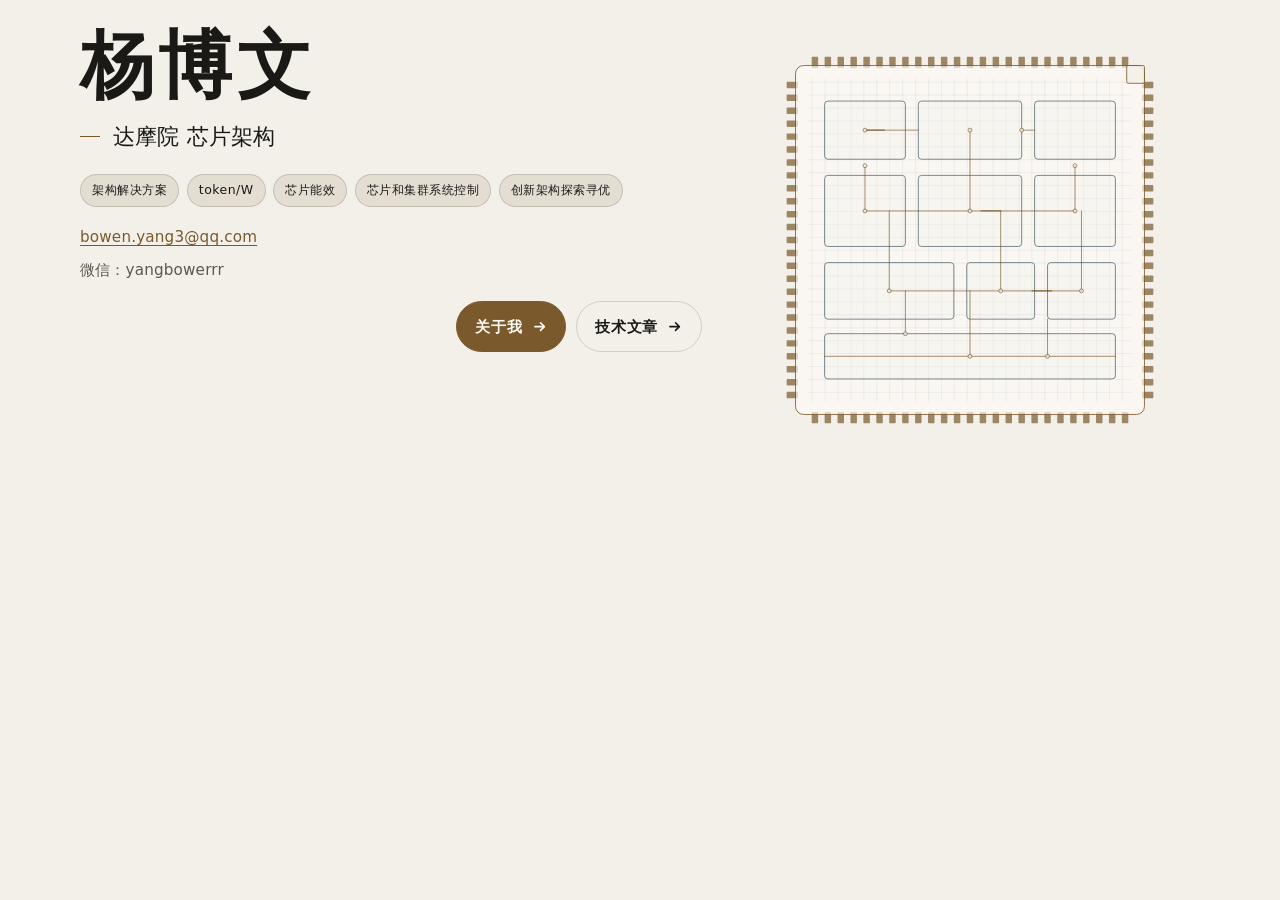
==== commit 04a91f88: "Add an empty, extensible technical articles section Place a 技术文章 entry beside 关于我 on the card and ad" ====
--- a/index.html
+++ b/index.html
@@ -438,10 +438,13 @@
   display: flex;
   flex-wrap: wrap;
   justify-content: flex-end;
+  gap: 0.6rem;
   margin-top: 1.5rem;
 }
-.hero-actions .btn {
+.hero-actions .btn,
+.hero-actions .btn-ghost {
   margin-right: 0;
+  margin-left: 0;
 }
 
 .btn {
@@ -1060,7 +1063,11 @@
   margin-top: var(--space-block);
   gap: 0.4rem;
 }
-.hero-actions { margin-top: var(--space-block); }
+.hero-actions {
+  margin-top: var(--space-block);
+  gap: 0.6rem;
+  justify-content: flex-end;
+}
 
 .about-page {
   padding-block: clamp(1.5rem, 3.5vh, 2.25rem) 2.5rem;
@@ -1179,6 +1186,9 @@
         </div>
         <div class="hero-actions">
           <a class="btn" href="#about">关于我
+            <svg class="arrow" viewBox="0 0 16 16" aria-hidden="true"><path d="M3 8h10M9 4l4 4-4 4"/></svg>
+          </a>
+          <a class="btn btn-ghost" href="articles/">技术文章
             <svg class="arrow" viewBox="0 0 16 16" aria-hidden="true"><path d="M3 8h10M9 4l4 4-4 4"/></svg>
           </a>
         </div>
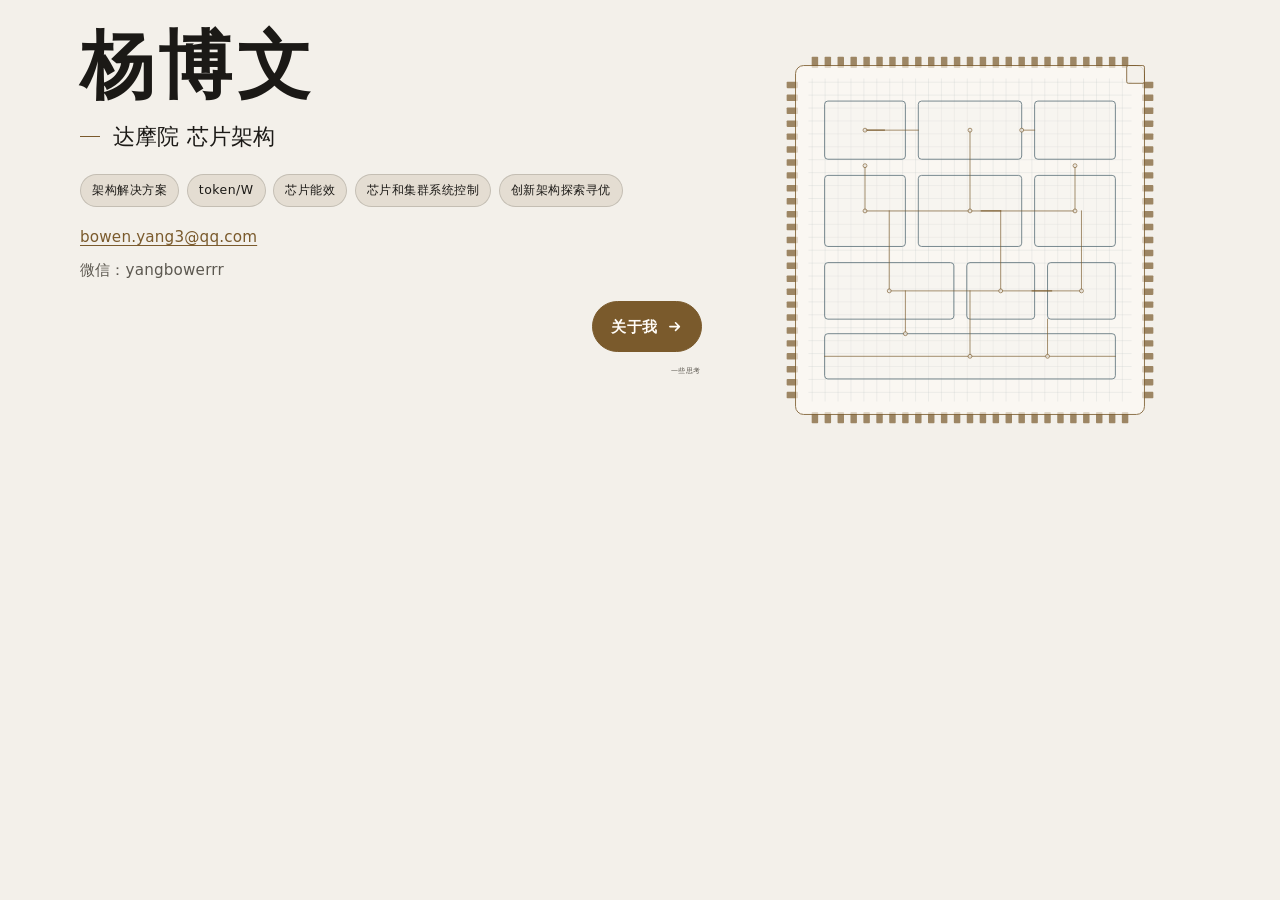
==== commit 9bb4135d: "Rename the articles entry to 一些思考 and place it under About Keep the articles/ URL. Stack the text li" ====
--- a/index.html
+++ b/index.html
@@ -33,6 +33,7 @@
   --space-block: 1.1rem;
   --space-section: 1.5rem;
   --space-section-pad: 1.25rem;
+  --btn-font-size: 0.92rem;
   --font: "PingFang SC", "Hiragino Sans GB", "Source Han Sans SC", "Noto Sans SC",
           "Microsoft YaHei UI", "Microsoft YaHei", system-ui, -apple-system, sans-serif;
   --mono: "SF Mono", "JetBrains Mono", "Cascadia Code", "Sarasa Mono SC", ui-monospace, monospace;
@@ -436,15 +437,35 @@
 
 .hero-actions {
   display: flex;
-  flex-wrap: wrap;
+  flex-direction: column;
+  flex-wrap: nowrap;
+  align-items: flex-end;
   justify-content: flex-end;
-  gap: 0.6rem;
+  gap: 0.45rem;
   margin-top: 1.5rem;
 }
 .hero-actions .btn,
 .hero-actions .btn-ghost {
   margin-right: 0;
   margin-left: 0;
+}
+.hero-thoughts {
+  display: inline-flex;
+  align-items: center;
+  font-size: calc(var(--btn-font-size) * 0.5);
+  font-weight: 500;
+  letter-spacing: 0.04em;
+  line-height: 1.5;
+  color: var(--ink-muted);
+  text-decoration: none;
+  background: none;
+  border: 0;
+  border-radius: 0;
+  padding: 0.4rem 0.1rem;
+}
+.hero-thoughts:hover {
+  color: var(--accent);
+  text-decoration: none;
 }
 
 .btn {
@@ -457,7 +478,7 @@
   background: var(--accent);
   color: var(--accent-ink);
   text-decoration: none;
-  font-size: 0.92rem;
+  font-size: var(--btn-font-size);
   font-weight: 600;
   letter-spacing: 0.04em;
 }
@@ -880,7 +901,12 @@
   nav.site-nav a { padding-inline: 0.5rem; }
   .hero h1 { letter-spacing: 0.04em; }
   .btn, .btn-ghost { margin: 0.25rem 0.4rem 0 0; }
-  .hero-actions { display: flex; flex-wrap: wrap; }
+  .hero-actions {
+    display: flex;
+    flex-direction: column;
+    flex-wrap: nowrap;
+    align-items: flex-end;
+  }
   article.job, .cap, .school { padding: 1.1rem 1rem; }
 }
 
@@ -1065,7 +1091,10 @@
 }
 .hero-actions {
   margin-top: var(--space-block);
-  gap: 0.6rem;
+  gap: 0.45rem;
+  flex-direction: column;
+  flex-wrap: nowrap;
+  align-items: flex-end;
   justify-content: flex-end;
 }
 
@@ -1188,9 +1217,7 @@
           <a class="btn" href="#about">关于我
             <svg class="arrow" viewBox="0 0 16 16" aria-hidden="true"><path d="M3 8h10M9 4l4 4-4 4"/></svg>
           </a>
-          <a class="btn btn-ghost" href="articles/">技术文章
-            <svg class="arrow" viewBox="0 0 16 16" aria-hidden="true"><path d="M3 8h10M9 4l4 4-4 4"/></svg>
-          </a>
+          <a class="hero-thoughts" href="articles/">一些思考</a>
         </div>
       </div>
       <div class="hero-visual" aria-hidden="true">
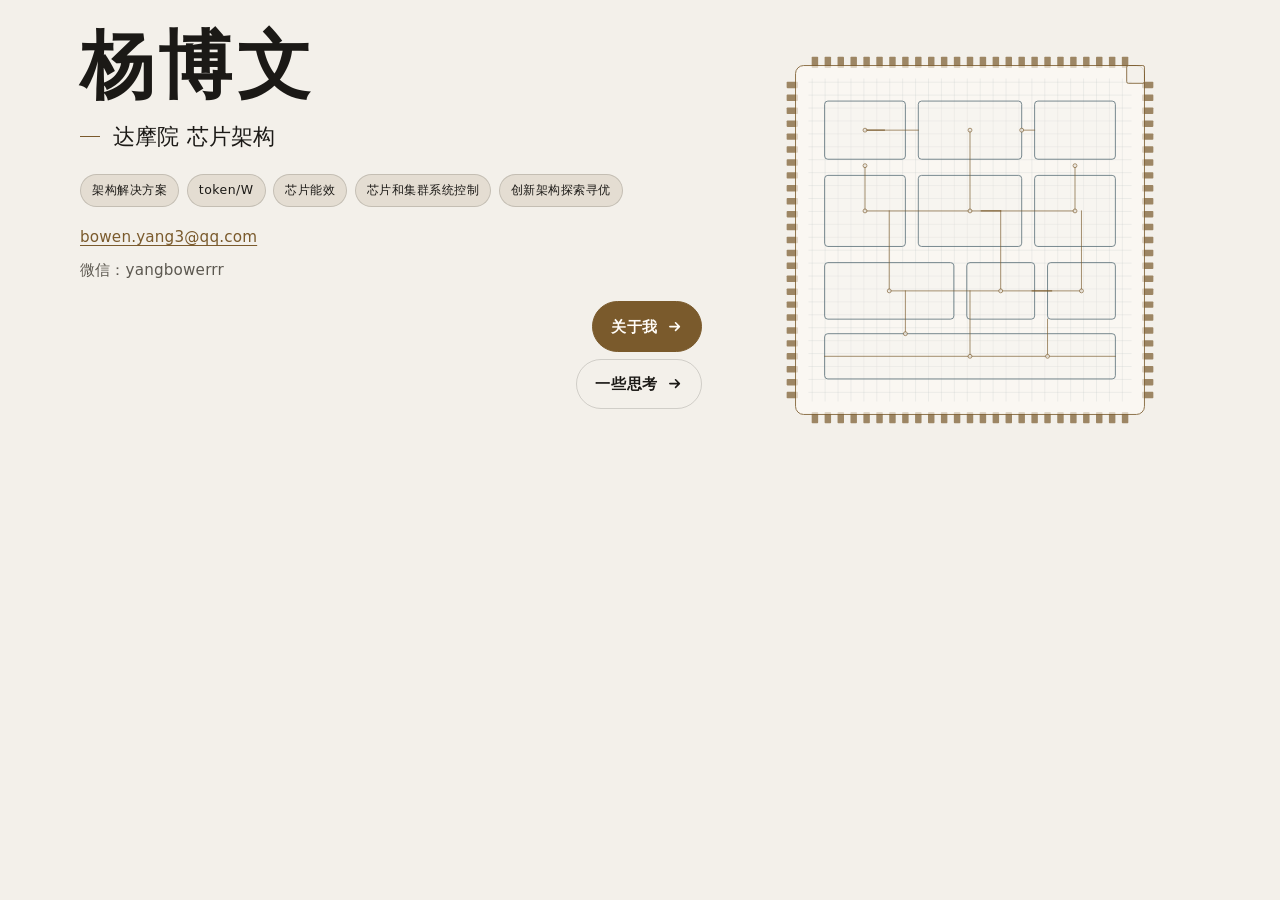
==== commit ef105e10: "Restore a bordered 一些思考 button at the tag type size Place it under 关于我, slightly smaller in padding," ====
--- a/index.html
+++ b/index.html
@@ -34,6 +34,7 @@
   --space-section: 1.5rem;
   --space-section-pad: 1.25rem;
   --btn-font-size: 0.92rem;
+  --tag-font-size: 0.78rem;
   --font: "PingFang SC", "Hiragino Sans GB", "Source Han Sans SC", "Noto Sans SC",
           "Microsoft YaHei UI", "Microsoft YaHei", system-ui, -apple-system, sans-serif;
   --mono: "SF Mono", "JetBrains Mono", "Cascadia Code", "Sarasa Mono SC", ui-monospace, monospace;
@@ -398,7 +399,7 @@
   border: 1px solid var(--line-strong);
   background: var(--accent-dim);
   color: var(--ink);
-  font-size: 0.78rem;
+  font-size: var(--tag-font-size);
   letter-spacing: 0.04em;
   padding: 0.28rem 0.7rem;
   border-radius: 999px;
@@ -450,22 +451,13 @@
   margin-left: 0;
 }
 .hero-thoughts {
-  display: inline-flex;
-  align-items: center;
-  font-size: calc(var(--btn-font-size) * 0.5);
-  font-weight: 500;
-  letter-spacing: 0.04em;
-  line-height: 1.5;
-  color: var(--ink-muted);
-  text-decoration: none;
-  background: none;
-  border: 0;
-  border-radius: 0;
-  padding: 0.4rem 0.1rem;
-}
-.hero-thoughts:hover {
-  color: var(--accent);
-  text-decoration: none;
+  font-size: var(--tag-font-size);
+  padding: 0.5rem 0.95rem;
+  gap: 0.45rem;
+}
+.hero-thoughts .arrow {
+  width: 0.8rem;
+  height: 0.8rem;
 }
 
 .btn {
@@ -1217,7 +1209,9 @@
           <a class="btn" href="#about">关于我
             <svg class="arrow" viewBox="0 0 16 16" aria-hidden="true"><path d="M3 8h10M9 4l4 4-4 4"/></svg>
           </a>
-          <a class="hero-thoughts" href="articles/">一些思考</a>
+          <a class="btn btn-ghost hero-thoughts" href="articles/">一些思考
+            <svg class="arrow" viewBox="0 0 16 16" aria-hidden="true"><path d="M3 8h10M9 4l4 4-4 4"/></svg>
+          </a>
         </div>
       </div>
       <div class="hero-visual" aria-hidden="true">
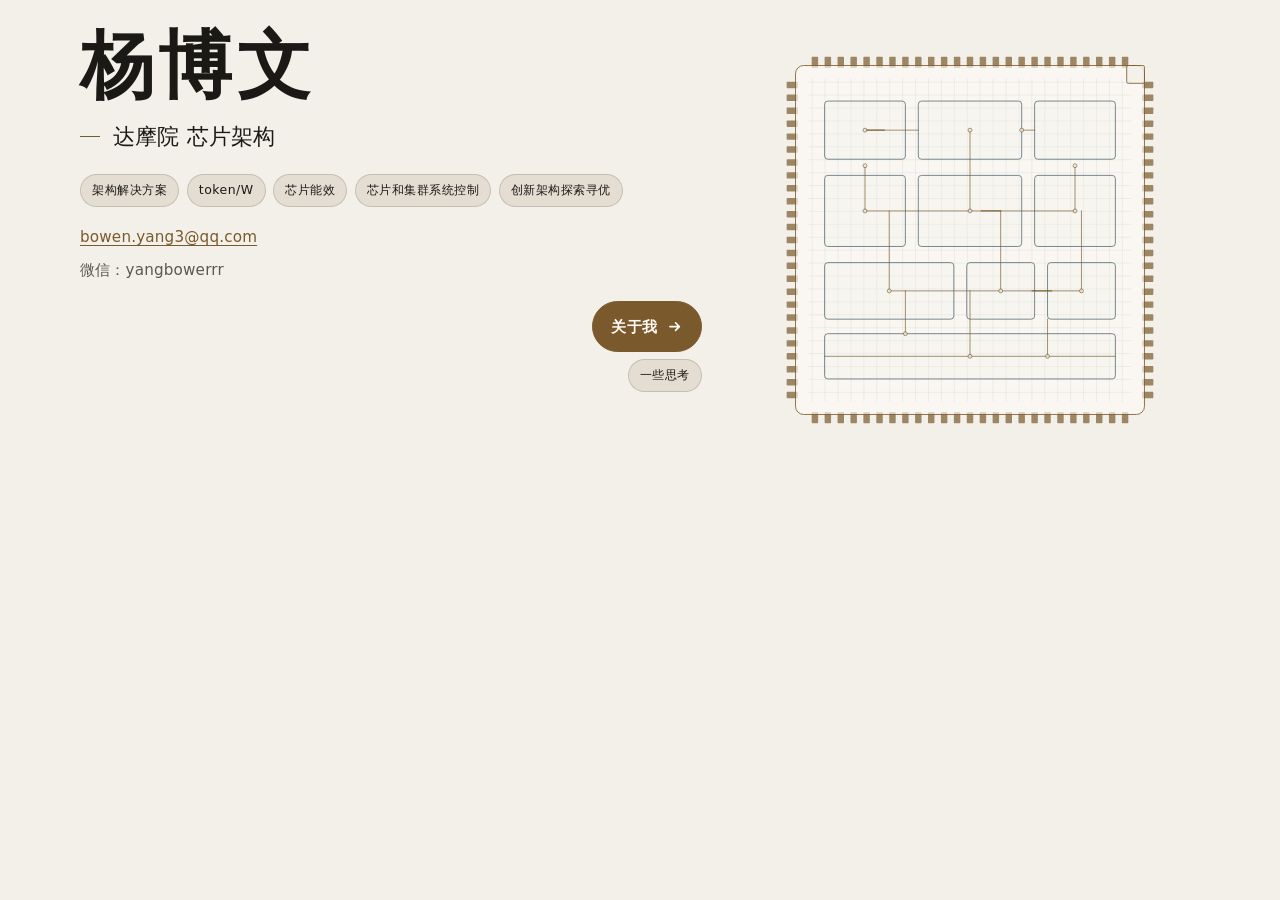
==== commit 9cc73fed: "Match the 一些思考 control to the homepage tag chip Reuse the tag typography, padding, and border, drop " ====
--- a/index.html
+++ b/index.html
@@ -395,14 +395,27 @@
   list-style: none;
 }
 
-.tags li {
+.tags li,
+.hero-thoughts {
   border: 1px solid var(--line-strong);
   background: var(--accent-dim);
   color: var(--ink);
   font-size: var(--tag-font-size);
+  font-weight: inherit;
   letter-spacing: 0.04em;
+  line-height: inherit;
   padding: 0.28rem 0.7rem;
   border-radius: 999px;
+}
+.hero-thoughts {
+  display: inline-flex;
+  align-items: center;
+  width: max-content;
+  text-decoration: none;
+}
+.hero-thoughts:hover {
+  color: var(--accent);
+  text-decoration: none;
 }
 
 .meta-grid {
@@ -449,15 +462,6 @@
 .hero-actions .btn-ghost {
   margin-right: 0;
   margin-left: 0;
-}
-.hero-thoughts {
-  font-size: var(--tag-font-size);
-  padding: 0.5rem 0.95rem;
-  gap: 0.45rem;
-}
-.hero-thoughts .arrow {
-  width: 0.8rem;
-  height: 0.8rem;
 }
 
 .btn {
@@ -1209,9 +1213,7 @@
           <a class="btn" href="#about">关于我
             <svg class="arrow" viewBox="0 0 16 16" aria-hidden="true"><path d="M3 8h10M9 4l4 4-4 4"/></svg>
           </a>
-          <a class="btn btn-ghost hero-thoughts" href="articles/">一些思考
-            <svg class="arrow" viewBox="0 0 16 16" aria-hidden="true"><path d="M3 8h10M9 4l4 4-4 4"/></svg>
-          </a>
+          <a class="hero-thoughts" href="articles/">一些思考</a>
         </div>
       </div>
       <div class="hero-visual" aria-hidden="true">
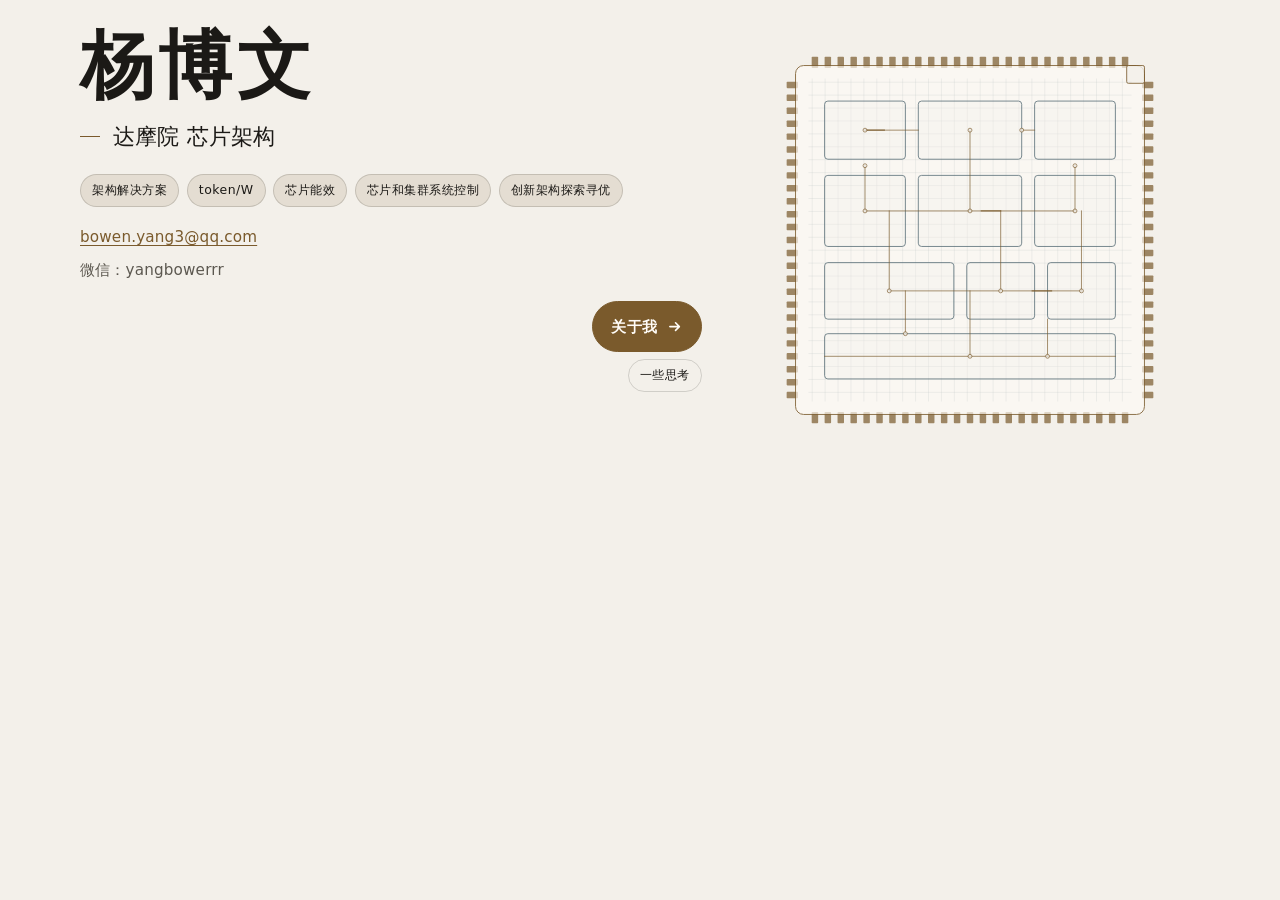
==== commit 4f66045f: "Remove the fill behind the 一些思考 chip Keep the tag-sized border and type, and leave the homepage tags" ====
--- a/index.html
+++ b/index.html
@@ -398,7 +398,6 @@
 .tags li,
 .hero-thoughts {
   border: 1px solid var(--line-strong);
-  background: var(--accent-dim);
   color: var(--ink);
   font-size: var(--tag-font-size);
   font-weight: inherit;
@@ -407,15 +406,22 @@
   padding: 0.28rem 0.7rem;
   border-radius: 999px;
 }
+.tags li {
+  background: var(--accent-dim);
+}
 .hero-thoughts {
   display: inline-flex;
   align-items: center;
   width: max-content;
   text-decoration: none;
-}
-.hero-thoughts:hover {
+  background: transparent;
+}
+.hero-thoughts:hover,
+.hero-thoughts:focus,
+.hero-thoughts:active {
   color: var(--accent);
   text-decoration: none;
+  background: transparent;
 }
 
 .meta-grid {
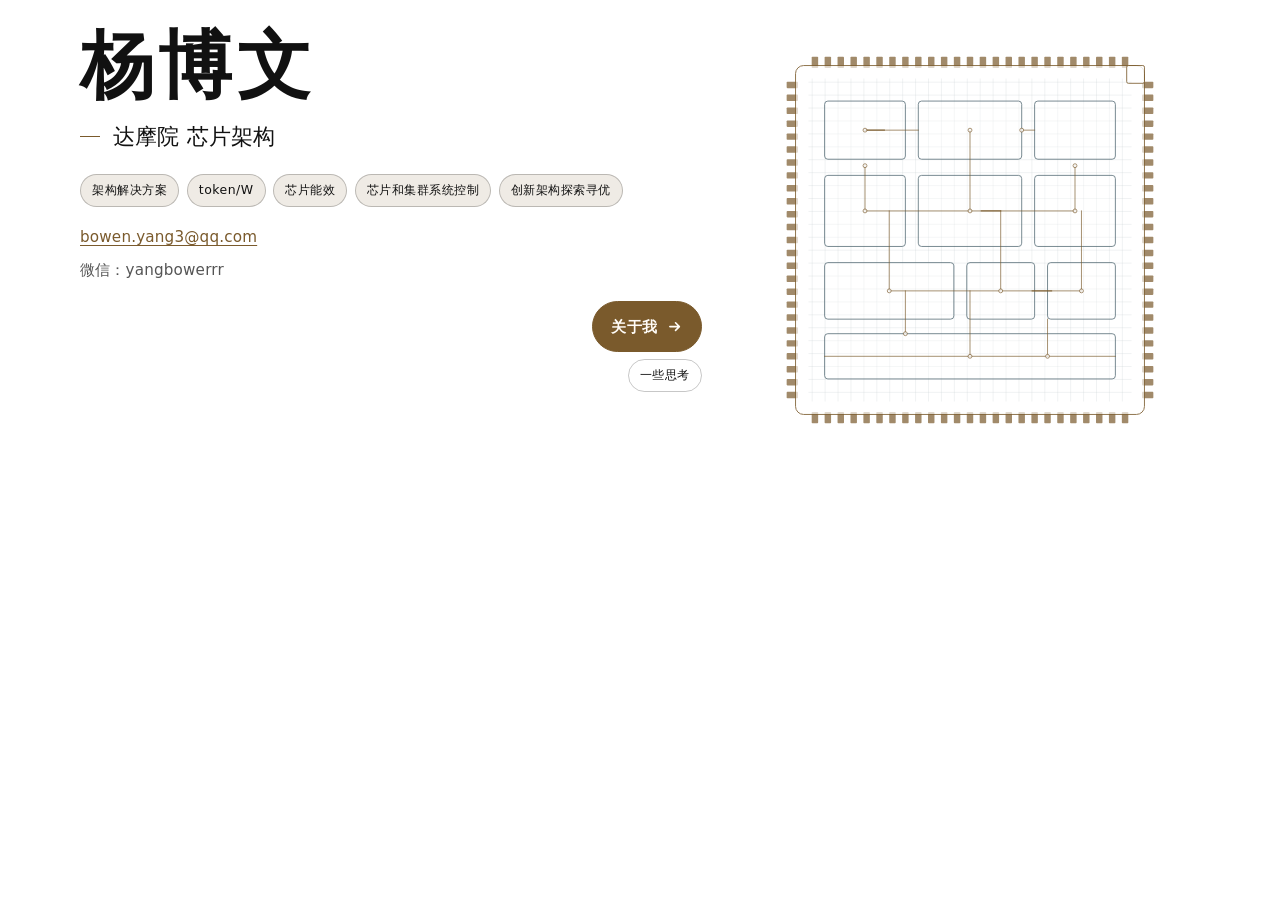
==== commit 351e1adc: "Restyle thoughts nav as text underlines and use true white/black theme backgrounds" ====
--- a/index.html
+++ b/index.html
@@ -11,14 +11,14 @@
   <style>
 
 :root {
-  --bg: #0c0d0f;
-  --bg-elev: #14161a;
-  --bg-soft: #1b1e24;
-  --ink: #f2eee6;
-  --ink-muted: #9a958c;
-  --ink-faint: #6d6a64;
-  --line: rgba(242, 238, 230, 0.10);
-  --line-strong: rgba(242, 238, 230, 0.18);
+  --bg: #000000;
+  --bg-elev: #111111;
+  --bg-soft: #1a1a1a;
+  --ink: #ffffff;
+  --ink-muted: #a3a3a3;
+  --ink-faint: #737373;
+  --line: rgba(255, 255, 255, 0.12);
+  --line-strong: rgba(255, 255, 255, 0.22);
   --accent: #c9a66b;
   --accent-ink: #0c0d0f;
   --accent-dim: rgba(201, 166, 107, 0.14);
@@ -43,14 +43,14 @@
 
 @media (prefers-color-scheme: light) {
   html:not([data-theme]) {
-    --bg: #f3f0ea;
-    --bg-elev: #fffcf7;
-    --bg-soft: #eae5db;
-    --ink: #1b1916;
-    --ink-muted: #5c5850;
-    --ink-faint: #8a857c;
-    --line: rgba(27, 25, 22, 0.10);
-    --line-strong: rgba(27, 25, 22, 0.16);
+    --bg: #ffffff;
+    --bg-elev: #ffffff;
+    --bg-soft: #f2f2f2;
+    --ink: #111111;
+    --ink-muted: #555555;
+    --ink-faint: #888888;
+    --line: rgba(0, 0, 0, 0.12);
+    --line-strong: rgba(0, 0, 0, 0.22);
     --accent: #7a5a2c;
     --accent-ink: #fffcf7;
     --accent-dim: rgba(122, 90, 44, 0.12);
@@ -62,14 +62,14 @@
 }
 
 html[data-theme="light"] {
-  --bg: #f3f0ea;
-  --bg-elev: #fffcf7;
-  --bg-soft: #eae5db;
-  --ink: #1b1916;
-  --ink-muted: #5c5850;
-  --ink-faint: #8a857c;
-  --line: rgba(27, 25, 22, 0.10);
-  --line-strong: rgba(27, 25, 22, 0.16);
+  --bg: #ffffff;
+  --bg-elev: #ffffff;
+  --bg-soft: #f2f2f2;
+  --ink: #111111;
+  --ink-muted: #555555;
+  --ink-faint: #888888;
+  --line: rgba(0, 0, 0, 0.12);
+  --line-strong: rgba(0, 0, 0, 0.22);
   --accent: #7a5a2c;
   --accent-ink: #fffcf7;
   --accent-dim: rgba(122, 90, 44, 0.12);
@@ -80,14 +80,14 @@
 }
 
 html[data-theme="dark"] {
-  --bg: #0c0d0f;
-  --bg-elev: #14161a;
-  --bg-soft: #1b1e24;
-  --ink: #f2eee6;
-  --ink-muted: #9a958c;
-  --ink-faint: #6d6a64;
-  --line: rgba(242, 238, 230, 0.10);
-  --line-strong: rgba(242, 238, 230, 0.18);
+  --bg: #000000;
+  --bg-elev: #111111;
+  --bg-soft: #1a1a1a;
+  --ink: #ffffff;
+  --ink-muted: #a3a3a3;
+  --ink-faint: #737373;
+  --line: rgba(255, 255, 255, 0.12);
+  --line-strong: rgba(255, 255, 255, 0.22);
   --accent: #c9a66b;
   --accent-ink: #0c0d0f;
   --accent-dim: rgba(201, 166, 107, 0.14);
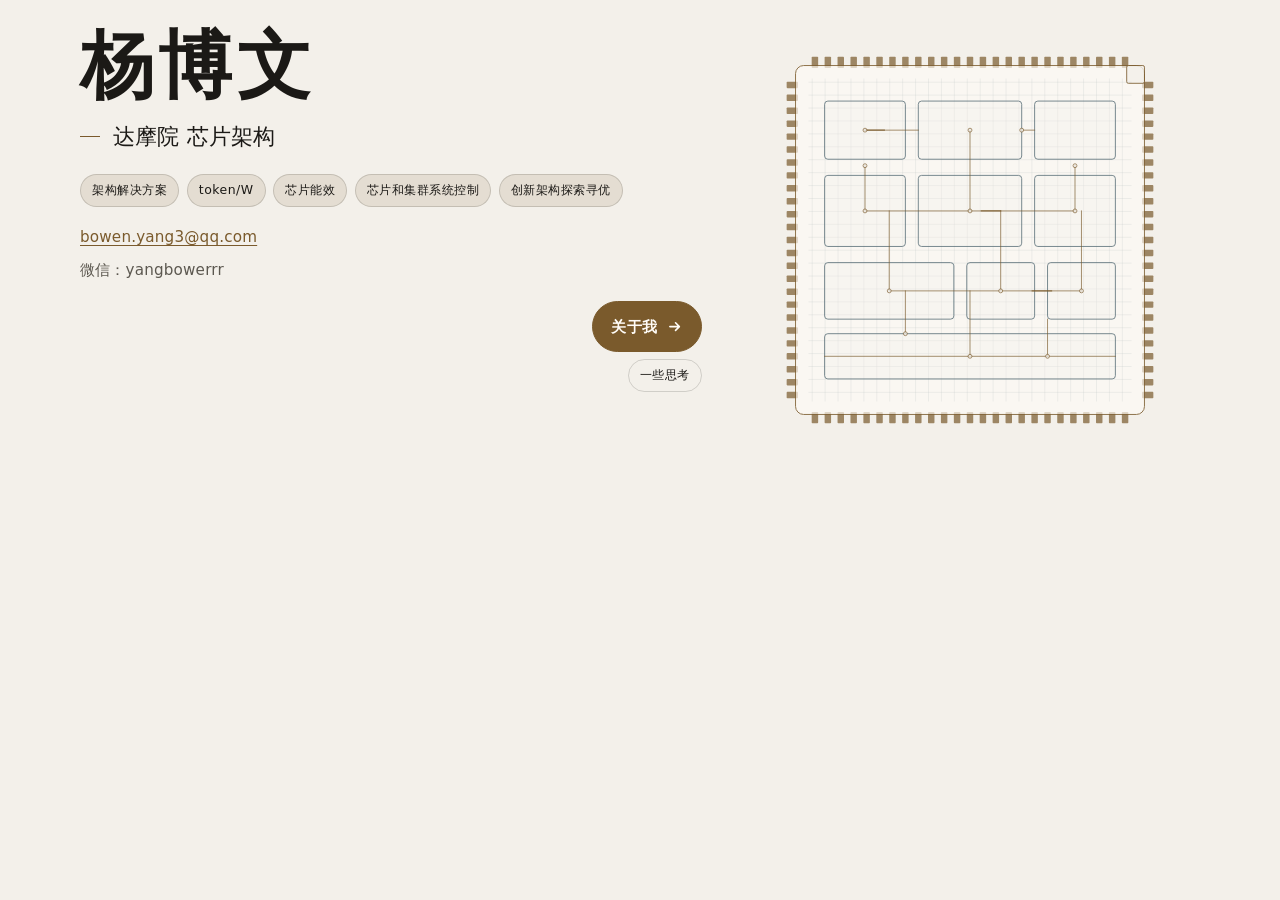
==== commit 72ef6a8e: "Restore the previous thoughts nav chips and warm light/dark backgrounds" ====
--- a/index.html
+++ b/index.html
@@ -11,14 +11,14 @@
   <style>
 
 :root {
-  --bg: #000000;
-  --bg-elev: #111111;
-  --bg-soft: #1a1a1a;
-  --ink: #ffffff;
-  --ink-muted: #a3a3a3;
-  --ink-faint: #737373;
-  --line: rgba(255, 255, 255, 0.12);
-  --line-strong: rgba(255, 255, 255, 0.22);
+  --bg: #0c0d0f;
+  --bg-elev: #14161a;
+  --bg-soft: #1b1e24;
+  --ink: #f2eee6;
+  --ink-muted: #9a958c;
+  --ink-faint: #6d6a64;
+  --line: rgba(242, 238, 230, 0.10);
+  --line-strong: rgba(242, 238, 230, 0.18);
   --accent: #c9a66b;
   --accent-ink: #0c0d0f;
   --accent-dim: rgba(201, 166, 107, 0.14);
@@ -43,14 +43,14 @@
 
 @media (prefers-color-scheme: light) {
   html:not([data-theme]) {
-    --bg: #ffffff;
-    --bg-elev: #ffffff;
-    --bg-soft: #f2f2f2;
-    --ink: #111111;
-    --ink-muted: #555555;
-    --ink-faint: #888888;
-    --line: rgba(0, 0, 0, 0.12);
-    --line-strong: rgba(0, 0, 0, 0.22);
+    --bg: #f3f0ea;
+    --bg-elev: #fffcf7;
+    --bg-soft: #eae5db;
+    --ink: #1b1916;
+    --ink-muted: #5c5850;
+    --ink-faint: #8a857c;
+    --line: rgba(27, 25, 22, 0.10);
+    --line-strong: rgba(27, 25, 22, 0.16);
     --accent: #7a5a2c;
     --accent-ink: #fffcf7;
     --accent-dim: rgba(122, 90, 44, 0.12);
@@ -62,14 +62,14 @@
 }
 
 html[data-theme="light"] {
-  --bg: #ffffff;
-  --bg-elev: #ffffff;
-  --bg-soft: #f2f2f2;
-  --ink: #111111;
-  --ink-muted: #555555;
-  --ink-faint: #888888;
-  --line: rgba(0, 0, 0, 0.12);
-  --line-strong: rgba(0, 0, 0, 0.22);
+  --bg: #f3f0ea;
+  --bg-elev: #fffcf7;
+  --bg-soft: #eae5db;
+  --ink: #1b1916;
+  --ink-muted: #5c5850;
+  --ink-faint: #8a857c;
+  --line: rgba(27, 25, 22, 0.10);
+  --line-strong: rgba(27, 25, 22, 0.16);
   --accent: #7a5a2c;
   --accent-ink: #fffcf7;
   --accent-dim: rgba(122, 90, 44, 0.12);
@@ -80,14 +80,14 @@
 }
 
 html[data-theme="dark"] {
-  --bg: #000000;
-  --bg-elev: #111111;
-  --bg-soft: #1a1a1a;
-  --ink: #ffffff;
-  --ink-muted: #a3a3a3;
-  --ink-faint: #737373;
-  --line: rgba(255, 255, 255, 0.12);
-  --line-strong: rgba(255, 255, 255, 0.22);
+  --bg: #0c0d0f;
+  --bg-elev: #14161a;
+  --bg-soft: #1b1e24;
+  --ink: #f2eee6;
+  --ink-muted: #9a958c;
+  --ink-faint: #6d6a64;
+  --line: rgba(242, 238, 230, 0.10);
+  --line-strong: rgba(242, 238, 230, 0.18);
   --accent: #c9a66b;
   --accent-ink: #0c0d0f;
   --accent-dim: rgba(201, 166, 107, 0.14);
